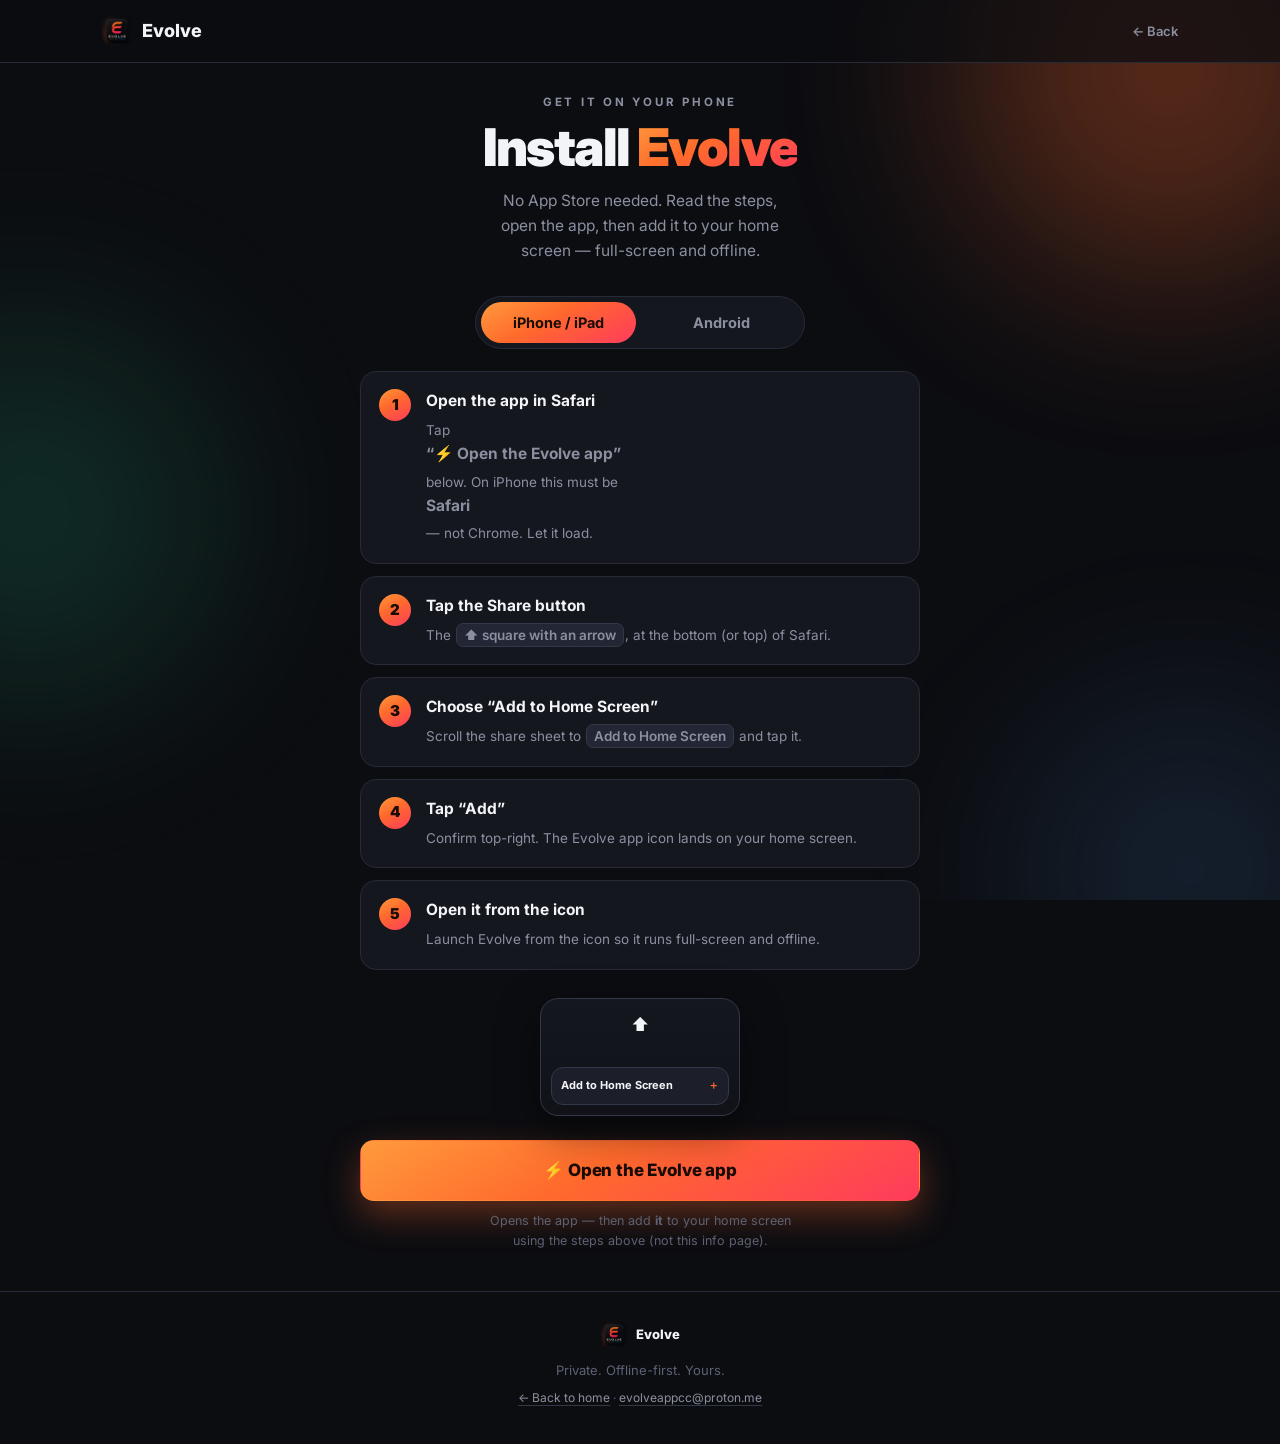
==== install.html @ fdbd7fbd "Add files via upload" ====
<!DOCTYPE html>
<html lang="en">
<head>
<meta charset="UTF-8" />
<meta name="viewport" content="width=device-width, initial-scale=1, viewport-fit=cover" />
<title>Install Evolve — add it to your home screen</title>
<meta name="description" content="Install Evolve on your iPhone or Android in under a minute. Open the app, then add it to your home screen — it runs full-screen and works offline." />
<meta name="theme-color" content="#0C0D11" />
<link rel="icon" href="favicon.png" />
<link rel="apple-touch-icon" href="apple-touch-icon.png" />
<link rel="preconnect" href="https://fonts.googleapis.com" />
<link rel="preconnect" href="https://fonts.gstatic.com" crossorigin />
<link href="https://fonts.googleapis.com/css2?family=Inter:wght@400;500;600;700;800;900&display=swap" rel="stylesheet" />
<link rel="stylesheet" href="site.css" />
<style>
  .ihead{text-align:center;padding:30px 0 6px}
  .ihead h1{font-size:clamp(32px,8.5vw,52px);font-weight:900;letter-spacing:-.035em;margin-top:10px}
  .ihead h1 .grad{background:var(--grad-e);-webkit-background-clip:text;background-clip:text;color:transparent}
  .ihead p{color:var(--muted);max-width:30ch;margin:14px auto 0;font-size:15.5px}
  .back{font-size:13px;color:var(--muted);font-weight:600}
  /* tabs */
  .tabs{display:flex;gap:8px;background:var(--surface);border:1px solid var(--line);border-radius:999px;padding:5px;max-width:330px;margin:26px auto 22px}
  .tab{flex:1;text-align:center;font-size:14.5px;font-weight:700;color:var(--muted);padding:12px 10px;border-radius:999px;cursor:pointer;border:none;background:none;font-family:inherit;transition:.18s}
  .tab.on{background:var(--grad-e);color:#1a0c04}
  /* steps */
  .isteps{display:grid;gap:12px;max-width:560px;margin:0 auto}
  .isteps.hidden{display:none}
  .istep{display:flex;gap:15px;align-items:flex-start;background:var(--surface);border:1px solid var(--line);border-radius:var(--r);padding:17px 18px}
  .istep .n{flex:0 0 auto;width:32px;height:32px;border-radius:50%;display:flex;align-items:center;justify-content:center;font-weight:900;font-size:15px;color:#1a0c04;background:var(--grad-e)}
  .istep b{display:block;font-size:15.5px;margin-bottom:3px}
  .istep span{color:var(--muted);font-size:13.5px;line-height:1.5}
  .kbd{display:inline-block;background:var(--surface3);border:1px solid var(--line2);border-radius:7px;padding:1px 7px;font-size:12.5px;font-weight:600;color:var(--text);margin:0 1px}
  /* launch */
  .launch{max-width:560px;margin:24px auto 0}
  .launch .btn{font-size:17px}
  .launch-note{text-align:center;font-size:12.5px;color:var(--muted2);margin:10px auto 0;max-width:38ch}
  /* mini phone showing share→add */
  .ill{max-width:560px;margin:28px auto 0;display:flex;justify-content:center}
  .mini{width:200px;height:118px;border-radius:18px;border:1px solid var(--line2);background:linear-gradient(180deg,var(--surface),var(--ink2));position:relative;overflow:hidden;box-shadow:var(--shadow,0 14px 40px rgba(0,0,0,.5))}
  .mini .sheet{position:absolute;left:10px;right:10px;bottom:10px;background:var(--surface2);border:1px solid var(--line2);border-radius:12px;padding:9px;font-size:11px}
  .mini .sheet .row{display:flex;align-items:center;justify-content:space-between;color:var(--text);font-weight:700}
  .mini .sheet .row .add{color:var(--strength)}
  .mini .pulse{position:absolute;top:12px;left:50%;transform:translateX(-50%);font-size:18px;animation:up 1.8s ease-in-out infinite}
  @keyframes up{0%,100%{transform:translateX(-50%) translateY(0);opacity:.6}50%{transform:translateX(-50%) translateY(-5px);opacity:1}}
</style>
</head>
<body>
<div class="orbs"><div class="orb o1"></div><div class="orb o2"></div><div class="orb o3"></div></div>
<div class="content">

  <header class="bar">
    <div class="wrap bar-in">
      <a class="brand" href="index.html"><img src="icon-512.png" alt="Evolve logo" /><span>Evolve</span></a>
      <a class="back" href="index.html">← Back</a>
    </div>
  </header>

  <div class="ihead wrap">
    <div class="eyebrow reveal">Get it on your phone</div>
    <h1 class="reveal d1">Install <span class="grad">Evolve</span></h1>
    <p class="reveal d2">No App Store needed. Read the steps, open the app, then add it to your home screen — full-screen and offline.</p>
  </div>

  <div class="wrap">
    <div class="tabs reveal d2" role="tablist">
      <button class="tab on" data-os="ios" role="tab">iPhone / iPad</button>
      <button class="tab" data-os="android" role="tab">Android</button>
    </div>

    <!-- iOS -->
    <div class="isteps" id="ios">
      <div class="istep reveal"><span class="n">1</span><div><b>Open the app in Safari</b><span>Tap <b>“⚡ Open the Evolve app”</b> below. On iPhone this must be <b>Safari</b> — not Chrome. Let it load.</span></div></div>
      <div class="istep reveal"><span class="n">2</span><div><b>Tap the Share button</b><span>The <span class="kbd">⬆️ square with an arrow</span>, at the bottom (or top) of Safari.</span></div></div>
      <div class="istep reveal"><span class="n">3</span><div><b>Choose “Add to Home Screen”</b><span>Scroll the share sheet to <span class="kbd">Add to Home Screen</span> and tap it.</span></div></div>
      <div class="istep reveal"><span class="n">4</span><div><b>Tap “Add”</b><span>Confirm top-right. The Evolve app icon lands on your home screen.</span></div></div>
      <div class="istep reveal"><span class="n">5</span><div><b>Open it from the icon</b><span>Launch Evolve from the icon so it runs full-screen and offline.</span></div></div>
    </div>

    <!-- Android -->
    <div class="isteps hidden" id="android">
      <div class="istep reveal"><span class="n">1</span><div><b>Open the app in Chrome</b><span>Tap <b>“⚡ Open the Evolve app”</b> below in <b>Chrome</b> (or your default browser).</span></div></div>
      <div class="istep reveal"><span class="n">2</span><div><b>Look for the install prompt</b><span>The app may show an <span class="kbd">Install</span> banner — tap it and you’re done.</span></div></div>
      <div class="istep reveal"><span class="n">3</span><div><b>Or open the ⋮ menu</b><span>Tap the three dots, top-right.</span></div></div>
      <div class="istep reveal"><span class="n">4</span><div><b>Tap “Install app”</b><span>Choose <span class="kbd">Install app</span> (or <span class="kbd">Add to Home screen</span>), then confirm.</span></div></div>
      <div class="istep reveal"><span class="n">5</span><div><b>Open it from the icon</b><span>Launch Evolve from your home screen for the full-screen, offline experience.</span></div></div>
    </div>

    <div class="ill reveal">
      <div class="mini">
        <div class="pulse">⬆️</div>
        <div class="sheet">
          <div class="row">Add to Home Screen <span class="add">＋</span></div>
        </div>
      </div>
    </div>

    <div class="launch reveal">
      <a class="btn btn-primary block" href="https://wigglez-sudo.github.io/EvolveApp/" target="_blank" rel="noopener">⚡ Open the Evolve app</a>
      <p class="launch-note">Opens the app — then add <b>it</b> to your home screen using the steps above (not this info page).</p>
    </div>
  </div>

  <footer style="margin-top:40px">
    <div class="wrap">
      <div class="fbrand"><img src="icon-512.png" alt="" />Evolve</div>
      <div>Private. Offline-first. Yours.</div>
      <div class="ver"><a href="index.html">← Back to home</a> · <a href="mailto:evolveappcc@proton.me?subject=Evolve%20feedback">evolveappcc@proton.me</a></div>
    </div>
  </footer>

</div>

<script>
  var reduce=window.matchMedia("(prefers-reduced-motion:reduce)").matches;
  if(reduce){document.querySelectorAll(".reveal").forEach(function(e){e.classList.add("in");});}
  else if("IntersectionObserver" in window){
    var io=new IntersectionObserver(function(es){es.forEach(function(e){if(e.isIntersecting){e.target.classList.add("in");io.unobserve(e.target);}});},{rootMargin:"0px 0px -6% 0px",threshold:.05});
    document.querySelectorAll(".reveal").forEach(function(e){io.observe(e);});
  } else {document.querySelectorAll(".reveal").forEach(function(e){e.classList.add("in");});}

  /* platform tabs, default to the visitor's OS */
  var isAndroid=/android/i.test(navigator.userAgent);
  function showOS(os){
    document.querySelectorAll(".tab").forEach(function(t){t.classList.toggle("on",t.dataset.os===os);});
    document.getElementById("ios").classList.toggle("hidden",os!=="ios");
    document.getElementById("android").classList.toggle("hidden",os!=="android");
  }
  document.querySelectorAll(".tab").forEach(function(t){t.addEventListener("click",function(){showOS(t.dataset.os);});});
  showOS(isAndroid?"android":"ios");
</script>
</body>
</html>
---- site.css ----
/* ============================================================================
   Evolve — shared site styles (landing + install pages)
   Brand tokens pulled from the app (styles.css) so site & app are one product.
   ========================================================================== */
:root{
  --ink:#0C0D11; --ink2:#101218;
  --surface:#15171F; --surface2:#1C1F2A; --surface3:#232735;
  --line:#272B38; --line2:#333849;
  --text:#F3F4F8; --muted:#8B90A0; --muted2:#5C6273;
  --strength:#FF6A2C; --strength2:#FF9A3D;
  --fuel:#2FE6A8; --fuel2:#37E0C4;
  --blue:#5AA9FF; --gold:#FFC857;
  --grad-e:linear-gradient(150deg,var(--strength2) 0%,var(--strength) 42%,#FF3B5C 100%);
  --r:16px; --r-sm:11px; --r-lg:24px;
  --safe-t:env(safe-area-inset-top,0px);
  --safe-b:env(safe-area-inset-bottom,0px);
  --maxw:1120px;
}
*{box-sizing:border-box;-webkit-tap-highlight-color:transparent}
html{scroll-behavior:smooth}
body{margin:0;background:var(--ink);color:var(--text);
  font-family:"Inter",-apple-system,BlinkMacSystemFont,"Segoe UI",Roboto,sans-serif;
  line-height:1.6;-webkit-font-smoothing:antialiased;text-rendering:optimizeLegibility;overflow-x:hidden}
a{color:inherit;text-decoration:none}
h1,h2,h3{margin:0;font-weight:800;letter-spacing:-0.02em;line-height:1.04}
p{margin:0}
.wrap{width:100%;max-width:var(--maxw);margin:0 auto;padding:0 22px}
.eyebrow{font-size:11.5px;letter-spacing:.24em;text-transform:uppercase;font-weight:700;color:var(--muted)}
.dot{display:inline-block;width:6px;height:6px;border-radius:50%;vertical-align:middle}
.dot.t{background:var(--strength)} .dot.f{background:var(--fuel)} .dot.p{background:var(--blue)}

.orbs{position:fixed;inset:0;z-index:0;pointer-events:none;overflow:hidden}
.orb{position:absolute;border-radius:50%;filter:blur(95px)}
.orb.o1{width:420px;height:420px;top:-140px;right:-100px;background:var(--strength);opacity:.30;animation:drift1 18s ease-in-out infinite}
.orb.o2{width:380px;height:380px;top:36%;left:-160px;background:var(--fuel);opacity:.14;animation:drift2 22s ease-in-out infinite}
.orb.o3{width:340px;height:340px;bottom:-140px;right:-80px;background:var(--blue);opacity:.13;animation:drift1 26s ease-in-out infinite reverse}
@keyframes drift1{0%,100%{transform:translate(0,0)}50%{transform:translate(-40px,40px)}}
@keyframes drift2{0%,100%{transform:translate(0,0)}50%{transform:translate(50px,-30px)}}
.content{position:relative;z-index:1}

header.bar{position:sticky;top:0;z-index:60;padding-top:var(--safe-t);
  background:rgba(12,13,17,.72);backdrop-filter:blur(14px);border-bottom:1px solid var(--line)}
.bar-in{display:flex;align-items:center;justify-content:space-between;height:62px}
.brand{display:flex;align-items:center;gap:10px;font-weight:800}
.brand img{width:30px;height:30px;border-radius:8px}
.brand span{font-size:18px}
.cta-sm{font-size:14px;font-weight:700;padding:9px 17px;border-radius:999px;background:var(--grad-e);color:#1a0c04}

.btn{display:inline-flex;align-items:center;justify-content:center;gap:9px;
  font-size:16.5px;font-weight:800;letter-spacing:-.01em;padding:16px 22px;border-radius:14px;
  border:1px solid transparent;cursor:pointer;transition:transform .14s ease,box-shadow .25s ease}
.btn:active{transform:translateY(1px) scale(.99)}
.btn-primary{background:var(--grad-e);color:#1a0c04;box-shadow:0 14px 34px rgba(255,106,44,.34)}
.btn-primary:hover{box-shadow:0 18px 44px rgba(255,106,44,.46)}
.btn-ghost{background:var(--surface);color:var(--text);border-color:var(--line2)}
.btn.block{display:flex;width:100%}

section{padding:48px 0;scroll-margin-top:76px}
a[id]{scroll-margin-top:76px}
.sec-head{margin-bottom:26px}
.sec-head h2{font-size:clamp(27px,7vw,40px);margin-top:10px}
.sec-head p{color:var(--muted);margin-top:10px;max-width:48ch;font-size:15.5px}

/* ANIMATED PHONE */
.phone{position:relative;width:248px;height:512px;margin:0 auto;border-radius:42px;
  background:linear-gradient(160deg,#202430,#0d0f15);padding:11px;
  box-shadow:0 40px 90px rgba(0,0,0,.6),0 0 0 1px var(--line2),inset 0 0 0 2px rgba(255,255,255,.03)}
.phone.float{animation:floaty 6s ease-in-out infinite}
@keyframes floaty{0%,100%{transform:translateY(0) rotate(-1deg)}50%{transform:translateY(-14px) rotate(1deg)}}
.phone-screen{position:relative;width:100%;height:100%;border-radius:32px;overflow:hidden;
  background:radial-gradient(120% 90% at 50% 0%,#15171f,#0a0b0f);border:1px solid #000}
.phone-island{position:absolute;top:10px;left:50%;transform:translateX(-50%);width:78px;height:20px;background:#000;border-radius:12px;z-index:5}
.scr{position:absolute;inset:0;padding:40px 16px 16px;opacity:0;transform:scale(1.02);
  transition:opacity .6s ease,transform .6s ease;display:flex;flex-direction:column;gap:11px}
.scr.on{opacity:1;transform:scale(1)}
.scr-eyebrow{font-size:9px;letter-spacing:.18em;text-transform:uppercase;font-weight:800}
.scr-title{font-size:19px;font-weight:800;letter-spacing:-.02em;margin-bottom:2px}
.ex-row{display:flex;align-items:center;gap:9px;background:rgba(255,255,255,.04);border:1px solid var(--line);
  border-radius:12px;padding:9px 11px;font-size:12px;font-weight:600}
.ex-row .chk{width:18px;height:18px;border-radius:6px;border:2px solid var(--line2);flex:0 0 auto}
.ex-row.done .chk{background:var(--strength);border-color:var(--strength);position:relative}
.ex-row.done .chk::after{content:"✓";position:absolute;inset:0;color:#1a0c04;font-size:12px;font-weight:900;display:flex;align-items:center;justify-content:center}
.ex-row .sets{margin-left:auto;color:var(--muted);font-size:10.5px;font-weight:700}
.ring-wrap{display:flex;justify-content:center;margin:6px 0;position:relative}
.ring{transform:rotate(-90deg)}
.ring .bg{fill:none;stroke:var(--surface3);stroke-width:11}
.ring .fg{fill:none;stroke:var(--fuel);stroke-width:11;stroke-linecap:round;stroke-dasharray:289;stroke-dashoffset:289;transition:stroke-dashoffset 1.4s ease}
.scr.on .ring .fg{stroke-dashoffset:86}
.ring-c{position:absolute;top:34px;left:0;right:0;text-align:center}
.ring-c b{display:block;font-size:24px;font-weight:900;letter-spacing:-.03em}
.ring-c span{font-size:9px;color:var(--muted);letter-spacing:.1em;text-transform:uppercase}
.macro{display:flex;gap:8px;margin-top:auto}
.macro div{flex:1;background:rgba(255,255,255,.04);border:1px solid var(--line);border-radius:10px;padding:8px;text-align:center}
.macro b{display:block;font-size:14px;font-weight:800}
.macro span{font-size:9px;color:var(--muted);text-transform:uppercase;letter-spacing:.08em}
.bars{display:flex;align-items:flex-end;gap:7px;height:130px;margin-top:8px}
.bars i{flex:1;background:linear-gradient(180deg,var(--blue),#3a78d0);border-radius:6px 6px 3px 3px;height:8%;transition:height 1s cubic-bezier(.3,.8,.3,1)}
.scr.on .bars i{height:var(--h)}
.prog-stat{display:flex;gap:8px;margin-top:auto}
.prog-stat div{flex:1;background:rgba(255,255,255,.04);border:1px solid var(--line);border-radius:10px;padding:9px;text-align:center}
.prog-stat b{display:block;font-size:17px;font-weight:900}
.prog-stat span{font-size:9px;color:var(--muted);text-transform:uppercase;letter-spacing:.07em}
.scr-t .scr-eyebrow{color:var(--strength)} .scr-f .scr-eyebrow{color:var(--fuel)} .scr-p .scr-eyebrow{color:var(--blue)}
.phone-dots{display:flex;justify-content:center;gap:7px;margin-top:18px}
.phone-dots b{width:7px;height:7px;border-radius:50%;background:var(--line2);transition:.3s}
.phone-dots b.on{background:var(--text);width:20px;border-radius:4px}

.ticker{overflow:hidden;border-top:1px solid var(--line);border-bottom:1px solid var(--line);background:var(--ink2);padding:13px 0;margin-top:6px}
.ticker-track{display:flex;width:max-content;animation:slide 26s linear infinite}
.ticker span{font-size:13px;font-weight:800;letter-spacing:.14em;text-transform:uppercase;color:var(--muted);display:inline-flex;align-items:center;gap:38px;padding-right:38px}
.ticker span::after{content:"●";color:var(--strength);font-size:8px}
@keyframes slide{from{transform:translateX(0)}to{transform:translateX(-50%)}}

.rail{display:flex;gap:14px;overflow-x:auto;scroll-snap-type:x mandatory;padding:4px 22px 8px;margin:0 -22px;-webkit-overflow-scrolling:touch;scrollbar-width:none}
.rail::-webkit-scrollbar{display:none}
.pcard{flex:0 0 84%;max-width:340px;scroll-snap-align:center;border-radius:var(--r-lg);padding:24px;position:relative;overflow:hidden;border:1px solid var(--line);background:linear-gradient(180deg,var(--surface),var(--ink2))}
.pcard.t{box-shadow:inset 0 2px 0 var(--strength)} .pcard.f{box-shadow:inset 0 2px 0 var(--fuel)} .pcard.p{box-shadow:inset 0 2px 0 var(--blue)}
.pcard .glow{position:absolute;width:200px;height:200px;border-radius:50%;filter:blur(70px);top:-60px;right:-60px;opacity:.25}
.pcard.t .glow{background:var(--strength)} .pcard.f .glow{background:var(--fuel)} .pcard.p .glow{background:var(--blue)}
.pcard .pk{display:flex;align-items:center;gap:9px;margin-bottom:14px;position:relative}
.pcard .pk .ic{font-size:24px}
.pcard .pk .lab{font-size:11px;letter-spacing:.18em;text-transform:uppercase;font-weight:800}
.pcard.t .lab{color:var(--strength)} .pcard.f .lab{color:var(--fuel)} .pcard.p .lab{color:var(--blue)}
.pcard h3{font-size:21px;margin-bottom:12px;position:relative}
.pcard ul{margin:0;padding:0;list-style:none;position:relative}
.pcard li{position:relative;padding-left:20px;margin:8px 0;color:var(--muted);font-size:13.5px}
.pcard li b{color:var(--text);font-weight:600}
.pcard li::before{content:"";position:absolute;left:2px;top:8px;width:6px;height:6px;border-radius:50%}
.pcard.t li::before{background:var(--strength)} .pcard.f li::before{background:var(--fuel)} .pcard.p li::before{background:var(--blue)}
.rail-hint{text-align:center;font-size:12px;color:var(--muted2);margin-top:12px}
.rail-hint .sw{animation:nudge 1.6s ease-in-out infinite;display:inline-block}
@keyframes nudge{0%,100%{transform:translateX(0)}50%{transform:translateX(6px)}}

.feat-grid{display:grid;gap:12px;grid-template-columns:1fr}
.feat{display:flex;gap:13px;align-items:flex-start;background:var(--surface);border:1px solid var(--line);border-radius:var(--r);padding:16px 17px;transition:transform .18s ease,border-color .18s ease}
.feat:hover{transform:translateY(-3px);border-color:var(--line2)}
.feat .fi{font-size:22px;flex:0 0 auto}
.feat b{display:block;font-size:15px;font-weight:700;margin-bottom:3px}
.feat span{color:var(--muted);font-size:13.5px;line-height:1.5}

.privacy{background:radial-gradient(130% 120% at 0% 0%,rgba(47,230,168,.10),transparent 55%),var(--surface);border:1px solid var(--line2);border-radius:var(--r-lg);padding:30px 24px}
.privacy .eyebrow{color:var(--fuel)}
.privacy h2{font-size:clamp(24px,6vw,33px);margin:10px 0 12px}
.privacy p{color:var(--muted);font-size:15px;margin-bottom:14px}
.privacy .chips{display:flex;flex-wrap:wrap;gap:9px}
.privacy .chips span{font-size:13px;font-weight:600;color:var(--text);background:rgba(255,255,255,.04);border:1px solid var(--line2);border-radius:999px;padding:8px 13px}

.packs{background:linear-gradient(180deg,var(--surface),var(--ink2));border:1px solid var(--line);border-radius:var(--r-lg);padding:28px 24px}
.packs .eyebrow{color:var(--fuel)}
.packs h2{font-size:clamp(22px,5.6vw,30px)}
.packs p{color:var(--muted);font-size:15px;margin-top:10px}
.packs .shops{display:flex;flex-wrap:wrap;gap:9px;margin-top:16px}
.packs .shops span{font-size:13.5px;font-weight:700;background:rgba(255,255,255,.04);border:1px solid var(--line2);border-radius:10px;padding:9px 13px}

.faq details{background:var(--surface);border:1px solid var(--line);border-radius:var(--r);margin-bottom:10px;overflow:hidden}
.faq summary{list-style:none;cursor:pointer;padding:16px 18px;font-weight:700;font-size:15px;display:flex;justify-content:space-between;align-items:center;gap:12px}
.faq summary::-webkit-details-marker{display:none}
.faq summary .pl{color:var(--muted);font-size:20px;transition:transform .2s;flex:0 0 auto}
.faq details[open] summary .pl{transform:rotate(45deg)}
.faq .ans{padding:0 18px 16px;color:var(--muted);font-size:14px;line-height:1.65}
.faq .ans b{color:var(--text);font-weight:600}

.contact{margin-top:22px;text-align:center;background:linear-gradient(180deg,var(--surface),var(--ink2));border:1px solid var(--line2);border-radius:var(--r-lg);padding:24px 22px}
.contact p{color:var(--muted);font-size:14.5px;margin:8px auto 16px;max-width:34ch}
.contact .btn{display:inline-flex;max-width:340px;font-size:15.5px}
.final{text-align:center;padding:56px 0 22px}
.final h2{font-size:clamp(28px,7.4vw,46px)}
.final p{color:var(--muted);margin:12px auto 0;max-width:34ch}
.cta-row{display:flex;flex-direction:column;gap:12px;margin:28px auto 0;max-width:340px}
footer{border-top:1px solid var(--line);padding:30px 0 calc(36px + var(--safe-b));text-align:center;color:var(--muted2);font-size:13px}
footer .fbrand{display:flex;align-items:center;justify-content:center;gap:9px;margin-bottom:12px;color:var(--text);font-weight:800}
footer .fbrand img{width:26px;height:26px;border-radius:7px}
footer a{color:var(--muted);border-bottom:1px solid var(--line2)}
footer .ver{margin-top:8px;font-size:12px}

.reveal{opacity:0;transform:translateY(22px);transition:opacity .65s ease,transform .65s ease}
.reveal.in{opacity:1;transform:none}
.reveal.d1{transition-delay:.08s}.reveal.d2{transition-delay:.16s}.reveal.d3{transition-delay:.24s}

@media(min-width:760px){
  .feat-grid{grid-template-columns:1fr 1fr}
  .cta-row{flex-direction:row;justify-content:center;max-width:none}
  .cta-row .btn{min-width:220px}
  .pcard{flex-basis:46%}
}
@media(min-width:1000px){ .feat-grid{grid-template-columns:repeat(3,1fr)} .pcard{flex-basis:31%} }

@media (prefers-reduced-motion:reduce){
  *{animation:none!important}
  html{scroll-behavior:auto}
  .reveal{opacity:1;transform:none;transition:none}
  .scr{transition:opacity .3s ease}
  .ring .fg,.bars i{transition:none}
}
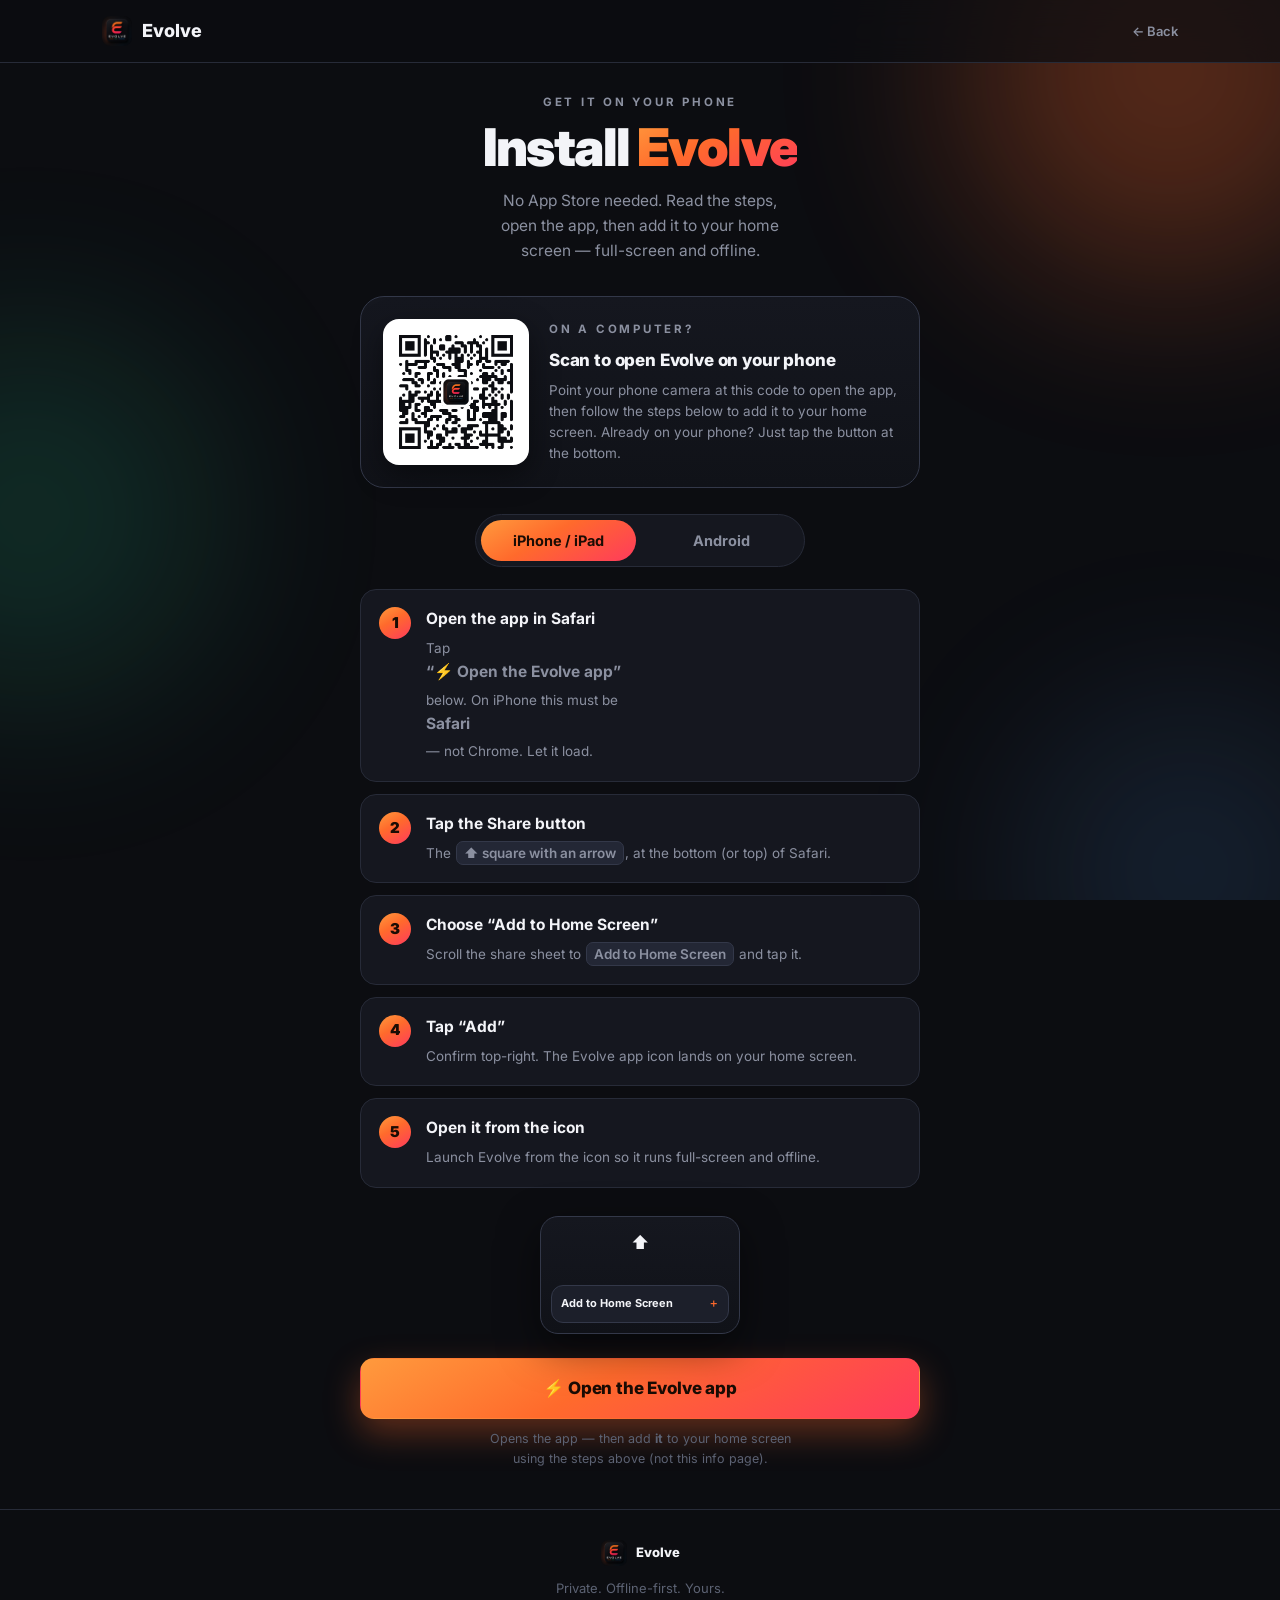
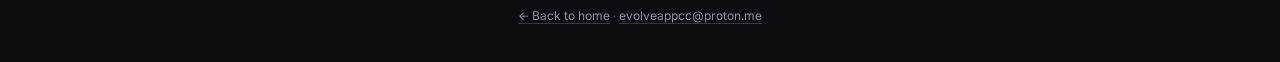
==== commit 4a13a446: "Add files via upload" ====
--- a/install.html
+++ b/install.html
@@ -42,6 +42,18 @@
   .mini .sheet .row .add{color:var(--strength)}
   .mini .pulse{position:absolute;top:12px;left:50%;transform:translateX(-50%);font-size:18px;animation:up 1.8s ease-in-out infinite}
   @keyframes up{0%,100%{transform:translateX(-50%) translateY(0);opacity:.6}50%{transform:translateX(-50%) translateY(-5px);opacity:1}}
+  /* QR — scan from desktop to open the app on your phone */
+  .qr-card{max-width:560px;margin:26px auto 0;background:linear-gradient(180deg,var(--surface),var(--ink2));border:1px solid var(--line2);border-radius:var(--r-lg);padding:22px;display:flex;gap:20px;align-items:center}
+  .qr-card .qbox{flex:0 0 auto;width:146px;height:146px;border-radius:16px;background:#fff;padding:10px;box-shadow:0 10px 30px rgba(0,0,0,.45)}
+  .qr-card .qbox img{width:100%;height:100%;display:block}
+  .qr-card .qt{flex:1 1 auto}
+  .qr-card .qt .eyebrow{margin-bottom:8px}
+  .qr-card .qt b{display:block;font-size:17px;font-weight:800;margin-bottom:6px;letter-spacing:-.01em}
+  .qr-card .qt p{color:var(--muted);font-size:13.5px;line-height:1.55}
+  @media(max-width:520px){
+    .qr-card{flex-direction:column;text-align:center}
+    .qr-card .qt .eyebrow{text-align:center}
+  }
 </style>
 </head>
 <body>
@@ -59,6 +71,17 @@
     <div class="eyebrow reveal">Get it on your phone</div>
     <h1 class="reveal d1">Install <span class="grad">Evolve</span></h1>
     <p class="reveal d2">No App Store needed. Read the steps, open the app, then add it to your home screen — full-screen and offline.</p>
+  </div>
+
+  <div class="wrap">
+    <div class="qr-card reveal d2">
+      <div class="qbox"><img src="qr-app.png" alt="QR code to open the Evolve app" width="146" height="146" /></div>
+      <div class="qt">
+        <div class="eyebrow">On a computer?</div>
+        <b>Scan to open Evolve on your phone</b>
+        <p>Point your phone camera at this code to open the app, then follow the steps below to add it to your home screen. Already on your phone? Just tap the button at the bottom.</p>
+      </div>
+    </div>
   </div>
 
   <div class="wrap">
--- a/site.css
+++ b/site.css
@@ -183,7 +183,20 @@
   .cta-row .btn{min-width:220px}
   .pcard{flex-basis:46%}
 }
-@media(min-width:1000px){ .feat-grid{grid-template-columns:repeat(3,1fr)} .pcard{flex-basis:31%} }
+@media(min-width:1000px){
+  .feat-grid{grid-template-columns:repeat(3,1fr)}
+  /* desktop: pillars become an even, centered 3-up grid instead of a left-aligned scroll rail */
+  .rail{
+    display:grid;
+    grid-template-columns:repeat(3,1fr);
+    gap:20px;
+    overflow:visible;
+    margin:0;
+    padding:4px 0 8px;
+  }
+  .pcard{flex:initial;max-width:none;width:auto}
+  .rail-hint{display:none}
+}
 
 @media (prefers-reduced-motion:reduce){
   *{animation:none!important}
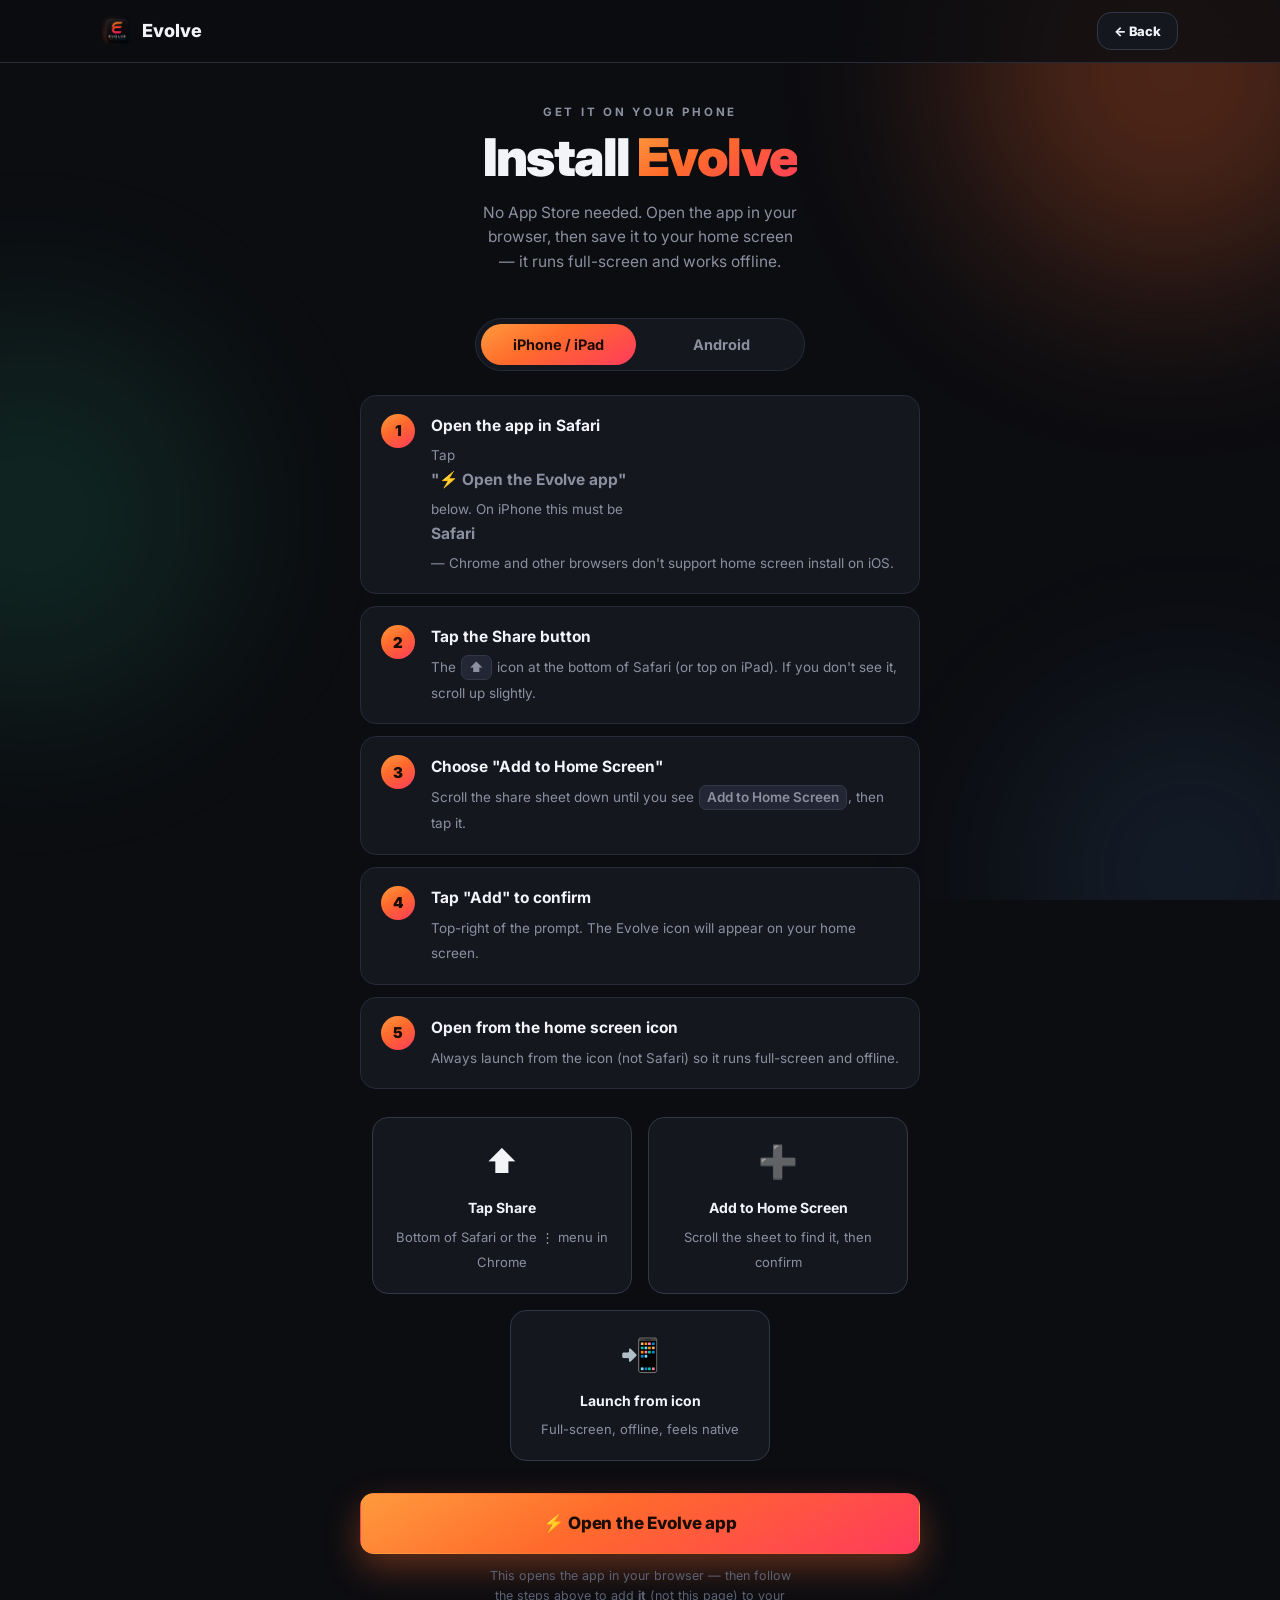
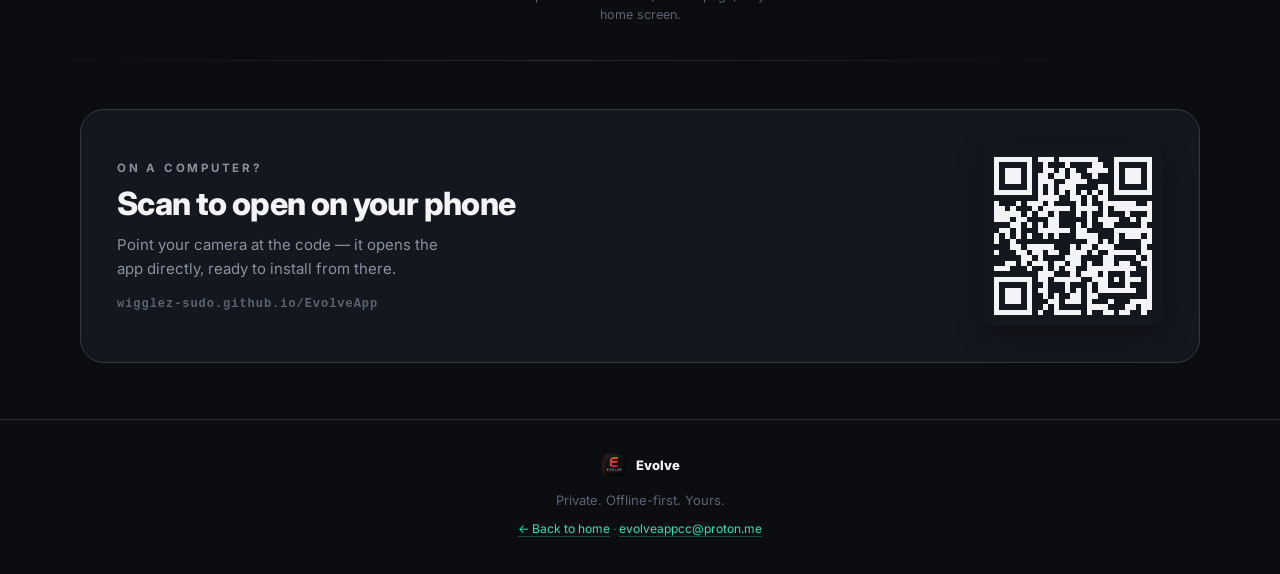
==== commit d41f67ac: "Add files via upload" ====
--- a/install.html
+++ b/install.html
@@ -13,47 +13,62 @@
 <link href="https://fonts.googleapis.com/css2?family=Inter:wght@400;500;600;700;800;900&display=swap" rel="stylesheet" />
 <link rel="stylesheet" href="site.css" />
 <style>
-  .ihead{text-align:center;padding:30px 0 6px}
+  .ihead{text-align:center;padding:40px 0 8px}
   .ihead h1{font-size:clamp(32px,8.5vw,52px);font-weight:900;letter-spacing:-.035em;margin-top:10px}
   .ihead h1 .grad{background:var(--grad-e);-webkit-background-clip:text;background-clip:text;color:transparent}
-  .ihead p{color:var(--muted);max-width:30ch;margin:14px auto 0;font-size:15.5px}
-  .back{font-size:13px;color:var(--muted);font-weight:600}
-  /* tabs */
-  .tabs{display:flex;gap:8px;background:var(--surface);border:1px solid var(--line);border-radius:999px;padding:5px;max-width:330px;margin:26px auto 22px}
-  .tab{flex:1;text-align:center;font-size:14.5px;font-weight:700;color:var(--muted);padding:12px 10px;border-radius:999px;cursor:pointer;border:none;background:none;font-family:inherit;transition:.18s}
+  .ihead p{color:var(--muted);max-width:32ch;margin:16px auto 0;font-size:15.5px;line-height:1.55}
+
+  /* os tabs */
+  .tabs{display:flex;gap:8px;background:var(--surface);border:1px solid var(--line);
+    border-radius:999px;padding:5px;max-width:330px;margin:28px auto 24px}
+  .tab{flex:1;text-align:center;font-size:14.5px;font-weight:700;color:var(--muted);
+    padding:12px 10px;border-radius:999px;cursor:pointer;border:none;background:none;
+    font-family:inherit;transition:.18s}
   .tab.on{background:var(--grad-e);color:#1a0c04}
+  .tab:not(.on):hover{color:var(--text)}
+
   /* steps */
-  .isteps{display:grid;gap:12px;max-width:560px;margin:0 auto}
-  .isteps.hidden{display:none}
-  .istep{display:flex;gap:15px;align-items:flex-start;background:var(--surface);border:1px solid var(--line);border-radius:var(--r);padding:17px 18px}
-  .istep .n{flex:0 0 auto;width:32px;height:32px;border-radius:50%;display:flex;align-items:center;justify-content:center;font-weight:900;font-size:15px;color:#1a0c04;background:var(--grad-e)}
-  .istep b{display:block;font-size:15.5px;margin-bottom:3px}
-  .istep span{color:var(--muted);font-size:13.5px;line-height:1.5}
-  .kbd{display:inline-block;background:var(--surface3);border:1px solid var(--line2);border-radius:7px;padding:1px 7px;font-size:12.5px;font-weight:600;color:var(--text);margin:0 1px}
+  .isteps{display:none;gap:12px;max-width:560px;margin:0 auto}
+  .isteps.visible{display:grid}
+  .istep{display:flex;gap:16px;align-items:flex-start;background:var(--surface);
+    border:1px solid var(--line);border-radius:var(--r);padding:18px 20px;
+    transition:border-color .2s}
+  .istep:hover{border-color:var(--line2)}
+  .istep .n{flex:0 0 auto;width:34px;height:34px;border-radius:50%;display:flex;
+    align-items:center;justify-content:center;font-weight:900;font-size:15px;
+    color:#1a0c04;background:var(--grad-e)}
+  .istep b{display:block;font-size:15.5px;margin-bottom:4px}
+  .istep span{color:var(--muted);font-size:13.5px;line-height:1.55}
+  .kbd{display:inline-block;background:var(--surface3);border:1px solid var(--line2);
+    border-radius:7px;padding:1px 7px;font-size:12.5px;font-weight:600;color:var(--text);margin:0 1px}
+
+  /* visual hint */
+  .ill{max-width:560px;margin:28px auto 0;display:flex;justify-content:center;gap:16px;flex-wrap:wrap}
+  .hint-card{background:var(--surface);border:1px solid var(--line2);border-radius:var(--r);
+    padding:18px 20px;flex:1;min-width:200px;max-width:260px;text-align:center}
+  .hint-card .hico{font-size:32px;margin-bottom:10px}
+  .hint-card b{display:block;font-size:14px;font-weight:700;margin-bottom:4px}
+  .hint-card span{font-size:13px;color:var(--muted)}
+
   /* launch */
-  .launch{max-width:560px;margin:24px auto 0}
+  .launch{max-width:560px;margin:28px auto 0}
   .launch .btn{font-size:17px}
-  .launch-note{text-align:center;font-size:12.5px;color:var(--muted2);margin:10px auto 0;max-width:38ch}
-  /* mini phone showing share→add */
-  .ill{max-width:560px;margin:28px auto 0;display:flex;justify-content:center}
-  .mini{width:200px;height:118px;border-radius:18px;border:1px solid var(--line2);background:linear-gradient(180deg,var(--surface),var(--ink2));position:relative;overflow:hidden;box-shadow:var(--shadow,0 14px 40px rgba(0,0,0,.5))}
-  .mini .sheet{position:absolute;left:10px;right:10px;bottom:10px;background:var(--surface2);border:1px solid var(--line2);border-radius:12px;padding:9px;font-size:11px}
-  .mini .sheet .row{display:flex;align-items:center;justify-content:space-between;color:var(--text);font-weight:700}
-  .mini .sheet .row .add{color:var(--strength)}
-  .mini .pulse{position:absolute;top:12px;left:50%;transform:translateX(-50%);font-size:18px;animation:up 1.8s ease-in-out infinite}
-  @keyframes up{0%,100%{transform:translateX(-50%) translateY(0);opacity:.6}50%{transform:translateX(-50%) translateY(-5px);opacity:1}}
-  /* QR — scan from desktop to open the app on your phone */
-  .qr-card{max-width:560px;margin:26px auto 0;background:linear-gradient(180deg,var(--surface),var(--ink2));border:1px solid var(--line2);border-radius:var(--r-lg);padding:22px;display:flex;gap:20px;align-items:center}
-  .qr-card .qbox{flex:0 0 auto;width:146px;height:146px;border-radius:16px;background:#fff;padding:10px;box-shadow:0 10px 30px rgba(0,0,0,.45)}
-  .qr-card .qbox img{width:100%;height:100%;display:block}
-  .qr-card .qt{flex:1 1 auto}
-  .qr-card .qt .eyebrow{margin-bottom:8px}
-  .qr-card .qt b{display:block;font-size:17px;font-weight:800;margin-bottom:6px;letter-spacing:-.01em}
-  .qr-card .qt p{color:var(--muted);font-size:13.5px;line-height:1.55}
-  @media(max-width:520px){
-    .qr-card{flex-direction:column;text-align:center}
-    .qr-card .qt .eyebrow{text-align:center}
-  }
+  .launch-note{text-align:center;font-size:12.5px;color:var(--muted2);margin:12px auto 0;max-width:40ch;line-height:1.55}
+
+/* QR section */
+.qr-section{padding:64px 0}
+.qr-wrap{display:flex;align-items:center;gap:40px;background:var(--surface);
+  border:1px solid var(--line2);border-radius:var(--r-lg);padding:36px;flex-wrap:wrap}
+.qr-copy{flex:1;min-width:220px}
+.qr-copy h2{font-size:clamp(22px,4vw,32px);margin:10px 0 12px}
+.qr-copy p{color:var(--muted);font-size:15px;max-width:38ch}
+.qr-url{margin-top:14px;font-size:12px;font-weight:700;letter-spacing:.08em;color:var(--muted2);font-family:monospace}
+.qr-img-wrap{flex:0 0 auto;display:block;border-radius:14px;overflow:hidden;
+  transition:transform .2s,box-shadow .2s;box-shadow:0 8px 28px rgba(0,0,0,.4)}
+.qr-img-wrap:hover{transform:scale(1.04);box-shadow:0 14px 40px rgba(0,0,0,.5)}
+.qr-img{display:block;width:180px;height:180px;image-rendering:pixelated}
+@media(max-width:639px){.qr-section{display:none}}
+
 </style>
 </head>
 <body>
@@ -63,67 +78,122 @@
   <header class="bar">
     <div class="wrap bar-in">
       <a class="brand" href="index.html"><img src="icon-512.png" alt="Evolve logo" /><span>Evolve</span></a>
-      <a class="back" href="index.html">← Back</a>
+      <a class="btn btn-ghost" href="index.html" style="padding:8px 16px;font-size:13px">← Back</a>
     </div>
   </header>
 
   <div class="ihead wrap">
     <div class="eyebrow reveal">Get it on your phone</div>
     <h1 class="reveal d1">Install <span class="grad">Evolve</span></h1>
-    <p class="reveal d2">No App Store needed. Read the steps, open the app, then add it to your home screen — full-screen and offline.</p>
+    <p class="reveal d2">No App Store needed. Open the app in your browser, then save it to your home screen — it runs full-screen and works offline.</p>
   </div>
 
-  <div class="wrap">
-    <div class="qr-card reveal d2">
-      <div class="qbox"><img src="qr-app.png" alt="QR code to open the Evolve app" width="146" height="146" /></div>
-      <div class="qt">
-        <div class="eyebrow">On a computer?</div>
-        <b>Scan to open Evolve on your phone</b>
-        <p>Point your phone camera at this code to open the app, then follow the steps below to add it to your home screen. Already on your phone? Just tap the button at the bottom.</p>
-      </div>
-    </div>
-  </div>
-
-  <div class="wrap">
+  <div class="wrap" style="padding-top:8px">
     <div class="tabs reveal d2" role="tablist">
       <button class="tab on" data-os="ios" role="tab">iPhone / iPad</button>
       <button class="tab" data-os="android" role="tab">Android</button>
     </div>
 
-    <!-- iOS -->
+    <!-- iOS steps -->
     <div class="isteps" id="ios">
-      <div class="istep reveal"><span class="n">1</span><div><b>Open the app in Safari</b><span>Tap <b>“⚡ Open the Evolve app”</b> below. On iPhone this must be <b>Safari</b> — not Chrome. Let it load.</span></div></div>
-      <div class="istep reveal"><span class="n">2</span><div><b>Tap the Share button</b><span>The <span class="kbd">⬆️ square with an arrow</span>, at the bottom (or top) of Safari.</span></div></div>
-      <div class="istep reveal"><span class="n">3</span><div><b>Choose “Add to Home Screen”</b><span>Scroll the share sheet to <span class="kbd">Add to Home Screen</span> and tap it.</span></div></div>
-      <div class="istep reveal"><span class="n">4</span><div><b>Tap “Add”</b><span>Confirm top-right. The Evolve app icon lands on your home screen.</span></div></div>
-      <div class="istep reveal"><span class="n">5</span><div><b>Open it from the icon</b><span>Launch Evolve from the icon so it runs full-screen and offline.</span></div></div>
-    </div>
-
-    <!-- Android -->
-    <div class="isteps hidden" id="android">
-      <div class="istep reveal"><span class="n">1</span><div><b>Open the app in Chrome</b><span>Tap <b>“⚡ Open the Evolve app”</b> below in <b>Chrome</b> (or your default browser).</span></div></div>
-      <div class="istep reveal"><span class="n">2</span><div><b>Look for the install prompt</b><span>The app may show an <span class="kbd">Install</span> banner — tap it and you’re done.</span></div></div>
-      <div class="istep reveal"><span class="n">3</span><div><b>Or open the ⋮ menu</b><span>Tap the three dots, top-right.</span></div></div>
-      <div class="istep reveal"><span class="n">4</span><div><b>Tap “Install app”</b><span>Choose <span class="kbd">Install app</span> (or <span class="kbd">Add to Home screen</span>), then confirm.</span></div></div>
-      <div class="istep reveal"><span class="n">5</span><div><b>Open it from the icon</b><span>Launch Evolve from your home screen for the full-screen, offline experience.</span></div></div>
-    </div>
-
+      <div class="istep reveal">
+        <span class="n">1</span>
+        <div><b>Open the app in Safari</b>
+        <span>Tap <b>"⚡ Open the Evolve app"</b> below. On iPhone this must be <b>Safari</b> — Chrome and other browsers don't support home screen install on iOS.</span></div>
+      </div>
+      <div class="istep reveal">
+        <span class="n">2</span>
+        <div><b>Tap the Share button</b>
+        <span>The <span class="kbd">⬆️</span> icon at the bottom of Safari (or top on iPad). If you don't see it, scroll up slightly.</span></div>
+      </div>
+      <div class="istep reveal">
+        <span class="n">3</span>
+        <div><b>Choose "Add to Home Screen"</b>
+        <span>Scroll the share sheet down until you see <span class="kbd">Add to Home Screen</span>, then tap it.</span></div>
+      </div>
+      <div class="istep reveal">
+        <span class="n">4</span>
+        <div><b>Tap "Add" to confirm</b>
+        <span>Top-right of the prompt. The Evolve icon will appear on your home screen.</span></div>
+      </div>
+      <div class="istep reveal">
+        <span class="n">5</span>
+        <div><b>Open from the home screen icon</b>
+        <span>Always launch from the icon (not Safari) so it runs full-screen and offline.</span></div>
+      </div>
+    </div>
+
+    <!-- Android steps -->
+    <div class="isteps" id="android">
+      <div class="istep reveal">
+        <span class="n">1</span>
+        <div><b>Open the app in Chrome</b>
+        <span>Tap <b>"⚡ Open the Evolve app"</b> below in Chrome. Other browsers work too if Chrome isn't your default.</span></div>
+      </div>
+      <div class="istep reveal">
+        <span class="n">2</span>
+        <div><b>Look for the install banner</b>
+        <span>Chrome may show an <span class="kbd">Install app</span> banner at the bottom automatically — tap it and you're done.</span></div>
+      </div>
+      <div class="istep reveal">
+        <span class="n">3</span>
+        <div><b>Or tap the ⋮ menu</b>
+        <span>Three dots, top-right of Chrome.</span></div>
+      </div>
+      <div class="istep reveal">
+        <span class="n">4</span>
+        <div><b>Choose "Install app"</b>
+        <span>Tap <span class="kbd">Install app</span> or <span class="kbd">Add to Home screen</span>, then confirm in the dialog.</span></div>
+      </div>
+      <div class="istep reveal">
+        <span class="n">5</span>
+        <div><b>Open from your home screen</b>
+        <span>Launch from the icon for the full-screen, offline experience.</span></div>
+      </div>
+    </div>
+
+    <!-- visual hint cards -->
     <div class="ill reveal">
-      <div class="mini">
-        <div class="pulse">⬆️</div>
-        <div class="sheet">
-          <div class="row">Add to Home Screen <span class="add">＋</span></div>
+      <div class="hint-card">
+        <div class="hico">⬆️</div>
+        <b>Tap Share</b>
+        <span>Bottom of Safari or the ⋮ menu in Chrome</span>
+      </div>
+      <div class="hint-card">
+        <div class="hico">➕</div>
+        <b>Add to Home Screen</b>
+        <span>Scroll the sheet to find it, then confirm</span>
+      </div>
+      <div class="hint-card">
+        <div class="hico">📲</div>
+        <b>Launch from icon</b>
+        <span>Full-screen, offline, feels native</span>
+      </div>
+    </div>
+
+    <div class="launch reveal" style="margin-top:32px">
+      <a class="btn btn-primary block" href="https://wigglez-sudo.github.io/EvolveApp/" target="_blank" rel="noopener">⚡ Open the Evolve app</a>
+      <p class="launch-note">This opens the app in your browser — then follow the steps above to add <b>it</b> (not this page) to your home screen.</p>
+    </div>
+  </div>
+
+    <!-- QR code — desktop visitors -->
+    <div class="sec-divider" style="margin:36px 0 0"></div>
+    <section class="wrap qr-section" style="padding:48px 0 0">
+      <div class="qr-wrap reveal">
+        <div class="qr-copy">
+          <div class="eyebrow">On a computer?</div>
+          <h2>Scan to open on your phone</h2>
+          <p>Point your camera at the code — it opens the app directly, ready to install from there.</p>
+          <div class="qr-url">wigglez-sudo.github.io/EvolveApp</div>
         </div>
-      </div>
-    </div>
-
-    <div class="launch reveal">
-      <a class="btn btn-primary block" href="https://wigglez-sudo.github.io/EvolveApp/" target="_blank" rel="noopener">⚡ Open the Evolve app</a>
-      <p class="launch-note">Opens the app — then add <b>it</b> to your home screen using the steps above (not this info page).</p>
-    </div>
-  </div>
-
-  <footer style="margin-top:40px">
+        <a class="qr-img-wrap" href="https://wigglez-sudo.github.io/EvolveApp/" target="_blank" rel="noopener" aria-label="QR code to open Evolve">
+          <img class="qr-img" src="[data-uri]" alt="QR code — scan to open Evolve" width="180" height="180" />
+        </a>
+      </div>
+    </section>
+
+  <footer style="margin-top:56px">
     <div class="wrap">
       <div class="fbrand"><img src="icon-512.png" alt="" />Evolve</div>
       <div>Private. Offline-first. Yours.</div>
@@ -141,12 +211,12 @@
     document.querySelectorAll(".reveal").forEach(function(e){io.observe(e);});
   } else {document.querySelectorAll(".reveal").forEach(function(e){e.classList.add("in");});}
 
-  /* platform tabs, default to the visitor's OS */
+  /* platform tabs — default to visitor's OS */
   var isAndroid=/android/i.test(navigator.userAgent);
   function showOS(os){
     document.querySelectorAll(".tab").forEach(function(t){t.classList.toggle("on",t.dataset.os===os);});
-    document.getElementById("ios").classList.toggle("hidden",os!=="ios");
-    document.getElementById("android").classList.toggle("hidden",os!=="android");
+    document.getElementById("ios").classList.toggle("visible",os==="ios");
+    document.getElementById("android").classList.toggle("visible",os==="android");
   }
   document.querySelectorAll(".tab").forEach(function(t){t.addEventListener("click",function(){showOS(t.dataset.os);});});
   showOS(isAndroid?"android":"ios");
--- a/site.css
+++ b/site.css
@@ -1,6 +1,5 @@
 /* ============================================================================
    Evolve — shared site styles (landing + install pages)
-   Brand tokens pulled from the app (styles.css) so site & app are one product.
    ========================================================================== */
 :root{
   --ink:#0C0D11; --ink2:#101218;
@@ -29,39 +28,51 @@
 .dot{display:inline-block;width:6px;height:6px;border-radius:50%;vertical-align:middle}
 .dot.t{background:var(--strength)} .dot.f{background:var(--fuel)} .dot.p{background:var(--blue)}
 
+/* ── ambient orbs ── */
 .orbs{position:fixed;inset:0;z-index:0;pointer-events:none;overflow:hidden}
 .orb{position:absolute;border-radius:50%;filter:blur(95px)}
-.orb.o1{width:420px;height:420px;top:-140px;right:-100px;background:var(--strength);opacity:.30;animation:drift1 18s ease-in-out infinite}
-.orb.o2{width:380px;height:380px;top:36%;left:-160px;background:var(--fuel);opacity:.14;animation:drift2 22s ease-in-out infinite}
-.orb.o3{width:340px;height:340px;bottom:-140px;right:-80px;background:var(--blue);opacity:.13;animation:drift1 26s ease-in-out infinite reverse}
+.orb.o1{width:420px;height:420px;top:-140px;right:-100px;background:var(--strength);opacity:.28;animation:drift1 18s ease-in-out infinite}
+.orb.o2{width:380px;height:380px;top:36%;left:-160px;background:var(--fuel);opacity:.12;animation:drift2 22s ease-in-out infinite}
+.orb.o3{width:340px;height:340px;bottom:-140px;right:-80px;background:var(--blue);opacity:.11;animation:drift1 26s ease-in-out infinite reverse}
 @keyframes drift1{0%,100%{transform:translate(0,0)}50%{transform:translate(-40px,40px)}}
 @keyframes drift2{0%,100%{transform:translate(0,0)}50%{transform:translate(50px,-30px)}}
 .content{position:relative;z-index:1}
 
+/* ── nav ── */
 header.bar{position:sticky;top:0;z-index:60;padding-top:var(--safe-t);
-  background:rgba(12,13,17,.72);backdrop-filter:blur(14px);border-bottom:1px solid var(--line)}
+  background:rgba(12,13,17,.8);backdrop-filter:blur(16px);-webkit-backdrop-filter:blur(16px);
+  border-bottom:1px solid var(--line)}
 .bar-in{display:flex;align-items:center;justify-content:space-between;height:62px}
 .brand{display:flex;align-items:center;gap:10px;font-weight:800}
 .brand img{width:30px;height:30px;border-radius:8px}
 .brand span{font-size:18px}
-.cta-sm{font-size:14px;font-weight:700;padding:9px 17px;border-radius:999px;background:var(--grad-e);color:#1a0c04}
-
+.cta-sm{font-size:14px;font-weight:700;padding:9px 17px;border-radius:999px;
+  background:var(--grad-e);color:#1a0c04;transition:opacity .15s}
+.cta-sm:hover{opacity:.88}
+
+/* ── buttons ── */
 .btn{display:inline-flex;align-items:center;justify-content:center;gap:9px;
   font-size:16.5px;font-weight:800;letter-spacing:-.01em;padding:16px 22px;border-radius:14px;
-  border:1px solid transparent;cursor:pointer;transition:transform .14s ease,box-shadow .25s ease}
+  border:1px solid transparent;cursor:pointer;transition:transform .14s ease,box-shadow .25s ease,opacity .15s}
 .btn:active{transform:translateY(1px) scale(.99)}
 .btn-primary{background:var(--grad-e);color:#1a0c04;box-shadow:0 14px 34px rgba(255,106,44,.34)}
-.btn-primary:hover{box-shadow:0 18px 44px rgba(255,106,44,.46)}
-.btn-ghost{background:var(--surface);color:var(--text);border-color:var(--line2)}
+.btn-primary:hover{box-shadow:0 18px 44px rgba(255,106,44,.46);opacity:.93}
+.btn-ghost{background:var(--surface);color:var(--text);border-color:var(--line2);font-size:15px;padding:13px 22px}
+.btn-ghost:hover{border-color:var(--muted);background:var(--surface2)}
 .btn.block{display:flex;width:100%}
 
-section{padding:48px 0;scroll-margin-top:76px}
+/* ── sections ── */
+section{padding:72px 0;scroll-margin-top:76px}
 a[id]{scroll-margin-top:76px}
-.sec-head{margin-bottom:26px}
-.sec-head h2{font-size:clamp(27px,7vw,40px);margin-top:10px}
-.sec-head p{color:var(--muted);margin-top:10px;max-width:48ch;font-size:15.5px}
-
-/* ANIMATED PHONE */
+.sec-head{margin-bottom:32px}
+.sec-head h2{font-size:clamp(28px,7vw,42px);margin-top:10px}
+.sec-head p{color:var(--muted);margin-top:12px;max-width:48ch;font-size:15.5px}
+
+/* section divider */
+.sec-divider{height:1px;background:linear-gradient(90deg,transparent,var(--line),transparent);
+  margin:0 auto;max-width:var(--maxw);padding:0 22px}
+
+/* ── animated phone ── */
 .phone{position:relative;width:248px;height:512px;margin:0 auto;border-radius:42px;
   background:linear-gradient(160deg,#202430,#0d0f15);padding:11px;
   box-shadow:0 40px 90px rgba(0,0,0,.6),0 0 0 1px var(--line2),inset 0 0 0 2px rgba(255,255,255,.03)}
@@ -105,17 +116,17 @@
 .phone-dots b{width:7px;height:7px;border-radius:50%;background:var(--line2);transition:.3s}
 .phone-dots b.on{background:var(--text);width:20px;border-radius:4px}
 
-.ticker{overflow:hidden;border-top:1px solid var(--line);border-bottom:1px solid var(--line);background:var(--ink2);padding:13px 0;margin-top:6px}
-.ticker-track{display:flex;width:max-content;animation:slide 26s linear infinite}
-.ticker span{font-size:13px;font-weight:800;letter-spacing:.14em;text-transform:uppercase;color:var(--muted);display:inline-flex;align-items:center;gap:38px;padding-right:38px}
-.ticker span::after{content:"●";color:var(--strength);font-size:8px}
-@keyframes slide{from{transform:translateX(0)}to{transform:translateX(-50%)}}
-
-.rail{display:flex;gap:14px;overflow-x:auto;scroll-snap-type:x mandatory;padding:4px 22px 8px;margin:0 -22px;-webkit-overflow-scrolling:touch;scrollbar-width:none}
+/* ── pillar cards (horizontal carousel) ── */
+.rail{display:flex;gap:14px;overflow-x:auto;scroll-snap-type:x mandatory;
+  padding:4px 22px 8px;margin:0 -22px;-webkit-overflow-scrolling:touch;scrollbar-width:none}
 .rail::-webkit-scrollbar{display:none}
-.pcard{flex:0 0 84%;max-width:340px;scroll-snap-align:center;border-radius:var(--r-lg);padding:24px;position:relative;overflow:hidden;border:1px solid var(--line);background:linear-gradient(180deg,var(--surface),var(--ink2))}
-.pcard.t{box-shadow:inset 0 2px 0 var(--strength)} .pcard.f{box-shadow:inset 0 2px 0 var(--fuel)} .pcard.p{box-shadow:inset 0 2px 0 var(--blue)}
-.pcard .glow{position:absolute;width:200px;height:200px;border-radius:50%;filter:blur(70px);top:-60px;right:-60px;opacity:.25}
+.pcard{flex:0 0 84%;max-width:340px;scroll-snap-align:center;border-radius:var(--r-lg);
+  padding:26px;position:relative;overflow:hidden;border:1px solid var(--line);
+  background:linear-gradient(180deg,var(--surface),var(--ink2))}
+.pcard.t{box-shadow:inset 0 2px 0 var(--strength)}
+.pcard.f{box-shadow:inset 0 2px 0 var(--fuel)}
+.pcard.p{box-shadow:inset 0 2px 0 var(--blue)}
+.pcard .glow{position:absolute;width:200px;height:200px;border-radius:50%;filter:blur(70px);top:-60px;right:-60px;opacity:.22}
 .pcard.t .glow{background:var(--strength)} .pcard.f .glow{background:var(--fuel)} .pcard.p .glow{background:var(--blue)}
 .pcard .pk{display:flex;align-items:center;gap:9px;margin-bottom:14px;position:relative}
 .pcard .pk .ic{font-size:24px}
@@ -127,77 +138,103 @@
 .pcard li b{color:var(--text);font-weight:600}
 .pcard li::before{content:"";position:absolute;left:2px;top:8px;width:6px;height:6px;border-radius:50%}
 .pcard.t li::before{background:var(--strength)} .pcard.f li::before{background:var(--fuel)} .pcard.p li::before{background:var(--blue)}
+/* swipe hint — hidden on desktop where cards fit side by side */
 .rail-hint{text-align:center;font-size:12px;color:var(--muted2);margin-top:12px}
 .rail-hint .sw{animation:nudge 1.6s ease-in-out infinite;display:inline-block}
 @keyframes nudge{0%,100%{transform:translateX(0)}50%{transform:translateX(6px)}}
-
+.rail-dots{display:flex;justify-content:center;gap:6px;margin-top:14px}
+.rail-dots b{width:6px;height:6px;border-radius:50%;background:var(--line2);transition:.3s;display:inline-block}
+.rail-dots b.on{background:var(--text);width:18px;border-radius:3px}
+
+/* ── feature grid — trimmed to 6 strongest ── */
 .feat-grid{display:grid;gap:12px;grid-template-columns:1fr}
-.feat{display:flex;gap:13px;align-items:flex-start;background:var(--surface);border:1px solid var(--line);border-radius:var(--r);padding:16px 17px;transition:transform .18s ease,border-color .18s ease}
+.feat{display:flex;gap:13px;align-items:flex-start;background:var(--surface);
+  border:1px solid var(--line);border-radius:var(--r);padding:18px 19px;
+  transition:transform .18s ease,border-color .18s ease}
 .feat:hover{transform:translateY(-3px);border-color:var(--line2)}
-.feat .fi{font-size:22px;flex:0 0 auto}
-.feat b{display:block;font-size:15px;font-weight:700;margin-bottom:3px}
-.feat span{color:var(--muted);font-size:13.5px;line-height:1.5}
-
-.privacy{background:radial-gradient(130% 120% at 0% 0%,rgba(47,230,168,.10),transparent 55%),var(--surface);border:1px solid var(--line2);border-radius:var(--r-lg);padding:30px 24px}
+.feat .fi{font-size:24px;flex:0 0 auto;margin-top:1px}
+.feat b{display:block;font-size:15px;font-weight:700;margin-bottom:4px}
+.feat span{color:var(--muted);font-size:13.5px;line-height:1.55}
+
+/* ── privacy block ── */
+.privacy{background:radial-gradient(130% 120% at 0% 0%,rgba(47,230,168,.10),transparent 55%),var(--surface);
+  border:1px solid var(--line2);border-radius:var(--r-lg);padding:36px 28px}
 .privacy .eyebrow{color:var(--fuel)}
-.privacy h2{font-size:clamp(24px,6vw,33px);margin:10px 0 12px}
-.privacy p{color:var(--muted);font-size:15px;margin-bottom:14px}
+.privacy h2{font-size:clamp(24px,6vw,34px);margin:10px 0 14px}
+.privacy p{color:var(--muted);font-size:15px;margin-bottom:16px;max-width:52ch}
 .privacy .chips{display:flex;flex-wrap:wrap;gap:9px}
-.privacy .chips span{font-size:13px;font-weight:600;color:var(--text);background:rgba(255,255,255,.04);border:1px solid var(--line2);border-radius:999px;padding:8px 13px}
-
-.packs{background:linear-gradient(180deg,var(--surface),var(--ink2));border:1px solid var(--line);border-radius:var(--r-lg);padding:28px 24px}
+.privacy .chips span{font-size:13px;font-weight:600;color:var(--text);
+  background:rgba(255,255,255,.04);border:1px solid var(--line2);border-radius:999px;padding:8px 14px}
+
+/* ── food packs block ── */
+.packs{background:linear-gradient(180deg,var(--surface),var(--ink2));
+  border:1px solid var(--line);border-radius:var(--r-lg);padding:32px 28px}
 .packs .eyebrow{color:var(--fuel)}
-.packs h2{font-size:clamp(22px,5.6vw,30px)}
+.packs h2{font-size:clamp(22px,5.6vw,30px);margin-top:10px}
 .packs p{color:var(--muted);font-size:15px;margin-top:10px}
-.packs .shops{display:flex;flex-wrap:wrap;gap:9px;margin-top:16px}
-.packs .shops span{font-size:13.5px;font-weight:700;background:rgba(255,255,255,.04);border:1px solid var(--line2);border-radius:10px;padding:9px 13px}
-
-.faq details{background:var(--surface);border:1px solid var(--line);border-radius:var(--r);margin-bottom:10px;overflow:hidden}
-.faq summary{list-style:none;cursor:pointer;padding:16px 18px;font-weight:700;font-size:15px;display:flex;justify-content:space-between;align-items:center;gap:12px}
+.packs .shops{display:flex;flex-wrap:wrap;gap:9px;margin-top:18px}
+.packs .shops span{font-size:13.5px;font-weight:700;background:rgba(255,255,255,.04);
+  border:1px solid var(--line2);border-radius:10px;padding:9px 14px}
+
+/* ── FAQ ── */
+.faq details{background:var(--surface);border:1px solid var(--line);border-radius:var(--r);
+  margin-bottom:10px;overflow:hidden;transition:border-color .2s}
+.faq details:hover{border-color:var(--line2)}
+.faq summary{list-style:none;cursor:pointer;padding:17px 19px;font-weight:700;font-size:15px;
+  display:flex;justify-content:space-between;align-items:center;gap:12px}
 .faq summary::-webkit-details-marker{display:none}
 .faq summary .pl{color:var(--muted);font-size:20px;transition:transform .2s;flex:0 0 auto}
 .faq details[open] summary .pl{transform:rotate(45deg)}
-.faq .ans{padding:0 18px 16px;color:var(--muted);font-size:14px;line-height:1.65}
+.faq .ans{padding:0 19px 17px;color:var(--muted);font-size:14px;line-height:1.68}
 .faq .ans b{color:var(--text);font-weight:600}
 
-.contact{margin-top:22px;text-align:center;background:linear-gradient(180deg,var(--surface),var(--ink2));border:1px solid var(--line2);border-radius:var(--r-lg);padding:24px 22px}
-.contact p{color:var(--muted);font-size:14.5px;margin:8px auto 16px;max-width:34ch}
+/* ── contact ── */
+.contact{margin-top:24px;text-align:center;background:linear-gradient(180deg,var(--surface),var(--ink2));
+  border:1px solid var(--line2);border-radius:var(--r-lg);padding:28px 24px}
+.contact .eyebrow{margin-bottom:8px}
+.contact p{color:var(--muted);font-size:14.5px;margin:8px auto 18px;max-width:34ch}
 .contact .btn{display:inline-flex;max-width:340px;font-size:15.5px}
-.final{text-align:center;padding:56px 0 22px}
-.final h2{font-size:clamp(28px,7.4vw,46px)}
-.final p{color:var(--muted);margin:12px auto 0;max-width:34ch}
+
+/* ── final CTA ── */
+.final{text-align:center;padding:72px 0 28px}
+.final h2{font-size:clamp(28px,7.4vw,48px)}
+.final p{color:var(--muted);margin:14px auto 0;max-width:34ch}
+
+/* ── CTA row ── */
 .cta-row{display:flex;flex-direction:column;gap:12px;margin:28px auto 0;max-width:340px}
-footer{border-top:1px solid var(--line);padding:30px 0 calc(36px + var(--safe-b));text-align:center;color:var(--muted2);font-size:13px}
-footer .fbrand{display:flex;align-items:center;justify-content:center;gap:9px;margin-bottom:12px;color:var(--text);font-weight:800}
+
+/* ── footer ── */
+footer{border-top:1px solid var(--line);padding:32px 0 calc(36px + var(--safe-b));
+  text-align:center;color:var(--muted2);font-size:13px}
+footer .fbrand{display:flex;align-items:center;justify-content:center;gap:9px;
+  margin-bottom:12px;color:var(--text);font-weight:800}
 footer .fbrand img{width:26px;height:26px;border-radius:7px}
-footer a{color:var(--muted);border-bottom:1px solid var(--line2)}
+footer a{color:var(--fuel);border-bottom:1px solid rgba(47,230,168,.3);transition:opacity .15s}
+footer a:hover{opacity:.75}
 footer .ver{margin-top:8px;font-size:12px}
 
+/* ── scroll reveal ── */
 .reveal{opacity:0;transform:translateY(22px);transition:opacity .65s ease,transform .65s ease}
 .reveal.in{opacity:1;transform:none}
 .reveal.d1{transition-delay:.08s}.reveal.d2{transition-delay:.16s}.reveal.d3{transition-delay:.24s}
 
+/* ── responsive ── */
+@media(min-width:480px){
+  .cta-row{flex-direction:row;justify-content:center;max-width:none}
+  .cta-row .btn{min-width:200px}
+}
 @media(min-width:760px){
   .feat-grid{grid-template-columns:1fr 1fr}
-  .cta-row{flex-direction:row;justify-content:center;max-width:none}
-  .cta-row .btn{min-width:220px}
   .pcard{flex-basis:46%}
 }
 @media(min-width:1000px){
   .feat-grid{grid-template-columns:repeat(3,1fr)}
-  /* desktop: pillars become an even, centered 3-up grid instead of a left-aligned scroll rail */
-  .rail{
-    display:grid;
-    grid-template-columns:repeat(3,1fr);
-    gap:20px;
-    overflow:visible;
-    margin:0;
-    padding:4px 0 8px;
-  }
-  .pcard{flex:initial;max-width:none;width:auto}
-  .rail-hint{display:none}
-}
-
+  .pcard{flex-basis:31%}
+  /* hide swipe hints when cards all visible */
+  .rail-hint,.rail-dots{display:none}
+}
+
+/* ── reduced motion ── */
 @media (prefers-reduced-motion:reduce){
   *{animation:none!important}
   html{scroll-behavior:auto}
